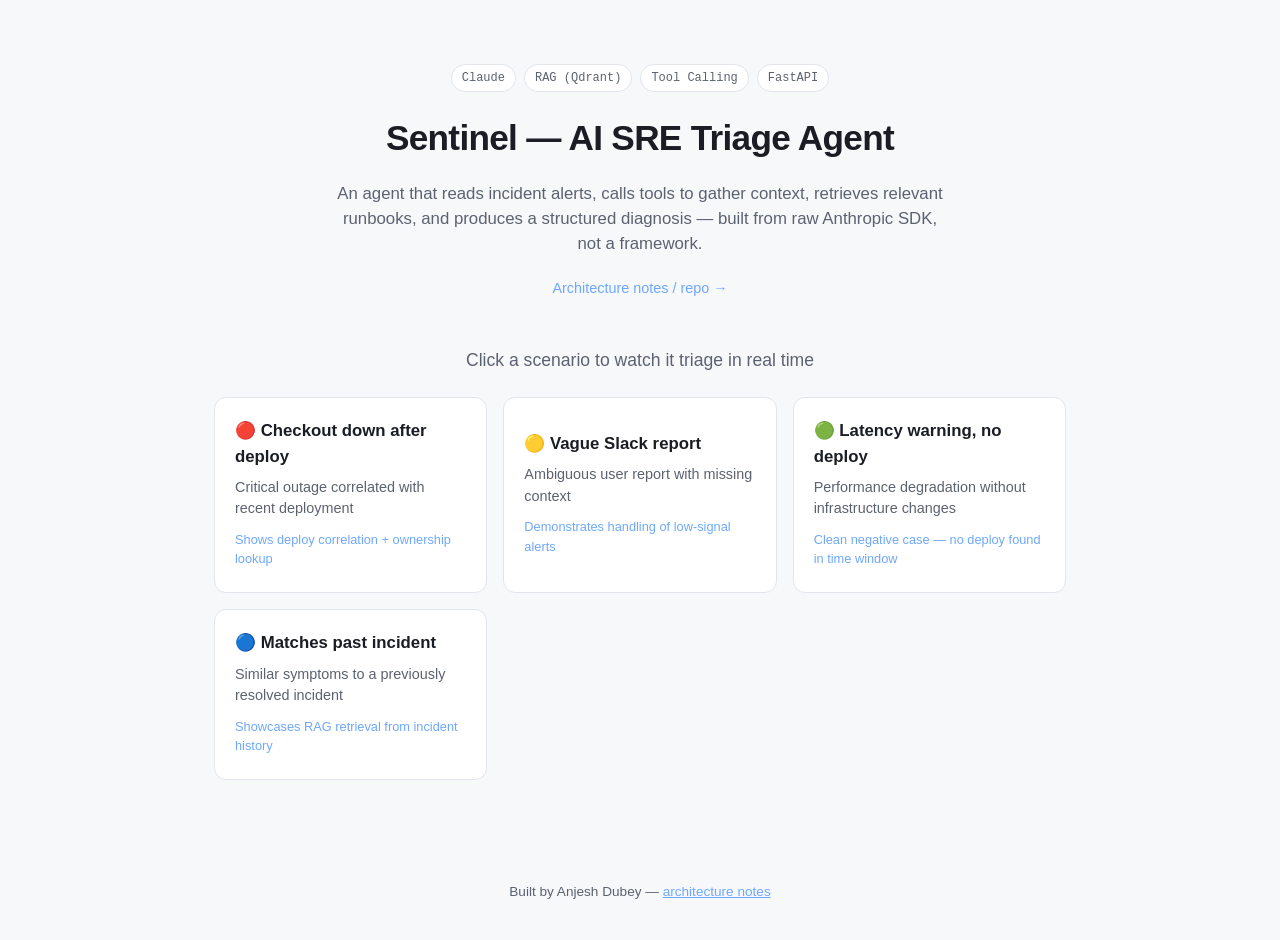
==== docs/index.html @ c7241f42 "Deploy Sentinel demo to Modal and GitHub Pages Add Modal ASGI wrapper (backend/modal_app.py) with CW" ====
<!doctype html>
<html lang="en">
<head>
  <meta charset="UTF-8" />
  <meta name="viewport" content="width=device-width, initial-scale=1.0" />
  <title>Sentinel — AI SRE Triage Agent</title>
  <link rel="stylesheet" href="style.css" />
</head>
<body>
  <header class="hero">
    <div class="badges">
      <span class="badge">Claude</span>
      <span class="badge">RAG (Qdrant)</span>
      <span class="badge">Tool Calling</span>
      <span class="badge">FastAPI</span>
    </div>
    <h1>Sentinel — AI SRE Triage Agent</h1>
    <p class="subtitle">
      An agent that reads incident alerts, calls tools to gather context,
      retrieves relevant runbooks, and produces a structured diagnosis —
      built from raw Anthropic SDK, not a framework.
    </p>
    <a class="repo-link" href="#" target="_blank" rel="noopener">Architecture notes / repo →</a>
  </header>

  <main>
    <section class="scenarios">
      <h2>Click a scenario to watch it triage in real time</h2>
      <div class="scenario-grid" id="scenario-grid">
        <!-- populated by app.js -->
      </div>
    </section>

    <section class="trace-panel" id="trace-panel" hidden>
      <div class="trace-header">
        <h2 id="trace-title">Reasoning trace</h2>
        <span class="cache-badge" id="cache-badge" hidden>⚡ Cached execution</span>
        <button class="close-btn" id="close-trace">✕</button>
      </div>
      <div class="timeline" id="timeline"></div>
    </section>
  </main>

  <footer>
    <p>Built by Anjesh Dubey — <a href="#" target="_blank" rel="noopener">architecture notes</a></p>
  </footer>

  <script src="app.js"></script>
</body>
</html>
---- docs/style.css ----
:root {
  --bg: #0b0e14;
  --panel: #11151f;
  --panel-2: #161b28;
  --border: #232937;
  --text: #e6e9f0;
  --text-dim: #8b93a7;
  --accent: #6ea8fe;
  --critical: #ff5d5d;
  --warning: #f5b942;
  --good: #3ddc97;
  --mono: "SF Mono", "Fira Code", Consolas, monospace;
}

* { box-sizing: border-box; }

body {
  margin: 0;
  background: var(--bg);
  color: var(--text);
  font-family: -apple-system, BlinkMacSystemFont, "Segoe UI", sans-serif;
  line-height: 1.5;
}

header.hero {
  max-width: 780px;
  margin: 0 auto;
  padding: 64px 24px 32px;
  text-align: center;
}

.badges {
  display: flex;
  justify-content: center;
  gap: 8px;
  margin-bottom: 20px;
  flex-wrap: wrap;
}

.badge {
  font-family: var(--mono);
  font-size: 12px;
  padding: 4px 10px;
  border: 1px solid var(--border);
  border-radius: 999px;
  color: var(--text-dim);
  background: var(--panel);
}

h1 {
  font-size: 2.2rem;
  margin: 0 0 16px;
  letter-spacing: -0.02em;
}

.subtitle {
  color: var(--text-dim);
  font-size: 1.05rem;
  max-width: 620px;
  margin: 0 auto 20px;
}

.repo-link {
  color: var(--accent);
  text-decoration: none;
  font-size: 0.9rem;
}
.repo-link:hover { text-decoration: underline; }

main {
  max-width: 900px;
  margin: 0 auto;
  padding: 0 24px 64px;
}

.scenarios h2 {
  text-align: center;
  font-size: 1.1rem;
  color: var(--text-dim);
  font-weight: 500;
  margin-bottom: 24px;
}

.scenario-grid {
  display: grid;
  grid-template-columns: repeat(auto-fit, minmax(260px, 1fr));
  gap: 16px;
}

.scenario-card {
  background: var(--panel);
  border: 1px solid var(--border);
  border-radius: 12px;
  padding: 20px;
  cursor: pointer;
  text-align: left;
  transition: transform 0.15s ease, border-color 0.15s ease;
  color: var(--text);
  font: inherit;
}

.scenario-card:hover {
  transform: translateY(-2px);
  border-color: var(--accent);
}

.scenario-card h3 {
  margin: 0 0 8px;
  font-size: 1.05rem;
}

.scenario-card p {
  margin: 4px 0;
  color: var(--text-dim);
  font-size: 0.9rem;
}

.scenario-card .why {
  font-size: 0.8rem;
  color: var(--accent);
  margin-top: 10px;
}

.trace-panel {
  margin-top: 40px;
  background: var(--panel);
  border: 1px solid var(--border);
  border-radius: 12px;
  padding: 24px;
}

.trace-header {
  display: flex;
  align-items: center;
  gap: 12px;
  margin-bottom: 16px;
}

.trace-header h2 {
  flex: 1;
  margin: 0;
  font-size: 1rem;
  color: var(--text-dim);
  font-weight: 500;
}

.cache-badge {
  font-size: 0.75rem;
  color: var(--warning);
  border: 1px solid var(--warning);
  border-radius: 999px;
  padding: 2px 10px;
}

.close-btn {
  background: none;
  border: none;
  color: var(--text-dim);
  cursor: pointer;
  font-size: 1rem;
}
.close-btn:hover { color: var(--text); }

.timeline {
  display: flex;
  flex-direction: column;
  gap: 14px;
}

.step {
  border-left: 2px solid var(--border);
  padding: 4px 0 4px 16px;
  animation: fade-in 0.3s ease;
  font-family: var(--mono);
  font-size: 0.85rem;
}

@keyframes fade-in {
  from { opacity: 0; transform: translateX(-6px); }
  to { opacity: 1; transform: translateX(0); }
}

.step .step-label {
  font-weight: 600;
  color: var(--accent);
  display: block;
  margin-bottom: 4px;
}

.step.alert { border-color: var(--critical); }
.step.tool_call, .step.tool_result { border-color: var(--good); }
.step.rag_query, .step.rag_results { border-color: var(--accent); }
.step.llm_call { border-color: var(--warning); }
.step.diagnosis { border-color: #fff; background: var(--panel-2); border-radius: 6px; padding: 12px 16px; }

.step pre {
  margin: 0;
  white-space: pre-wrap;
  word-break: break-word;
  color: var(--text-dim);
}

footer {
  text-align: center;
  color: var(--text-dim);
  font-size: 0.85rem;
  padding: 24px;
}

footer a { color: var(--accent); }

@media (prefers-color-scheme: light) {
  :root {
    --bg: #f7f8fa;
    --panel: #ffffff;
    --panel-2: #f0f2f6;
    --border: #e2e5ec;
    --text: #1a1d24;
    --text-dim: #5b6270;
  }
}
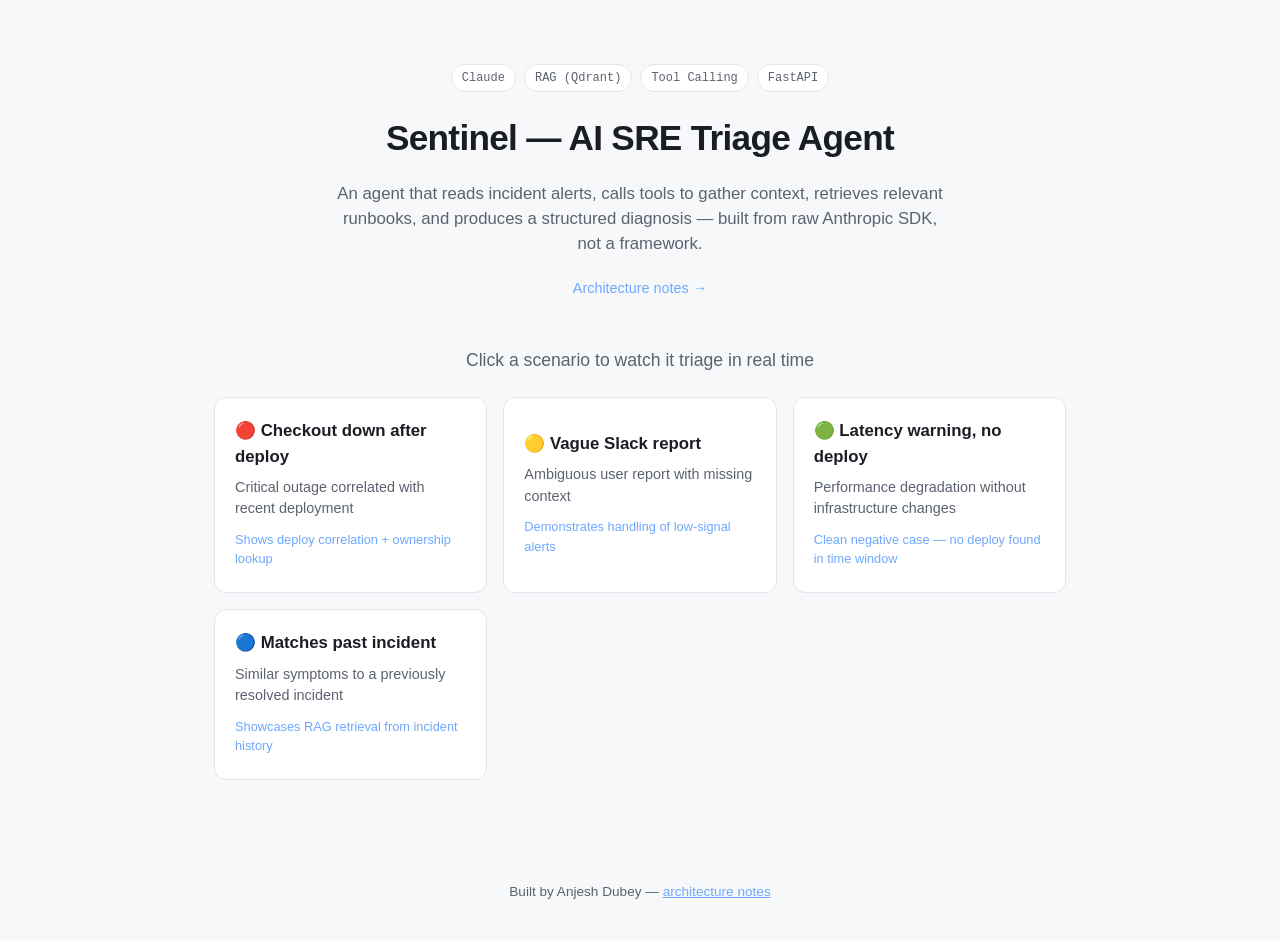
==== commit 2b5196a7: "chore: retire frontend/architecture.html; point to MkDocs architecture The engineering MkDocs site i" ====
--- a/docs/index.html
+++ b/docs/index.html
@@ -20,7 +20,7 @@
       retrieves relevant runbooks, and produces a structured diagnosis —
       built from raw Anthropic SDK, not a framework.
     </p>
-    <a class="repo-link" href="#" target="_blank" rel="noopener">Architecture notes / repo →</a>
+    <a class="repo-link" href="https://anjeshdubey.github.io/sentinel/engineering/architecture/" target="_blank" rel="noopener">Architecture notes →</a>
   </header>
 
   <main>
@@ -42,7 +42,7 @@
   </main>
 
   <footer>
-    <p>Built by Anjesh Dubey — <a href="#" target="_blank" rel="noopener">architecture notes</a></p>
+    <p>Built by Anjesh Dubey — <a href="https://anjeshdubey.github.io/sentinel/engineering/architecture/" target="_blank" rel="noopener">architecture notes</a></p>
   </footer>
 
   <script src="app.js"></script>
--- a/docs/style.css
+++ b/docs/style.css
@@ -121,6 +121,34 @@
   margin-top: 10px;
 }
 
+.scenario-card:disabled {
+  cursor: not-allowed;
+  opacity: 0.6;
+}
+
+.scenario-card.loading {
+  opacity: 1;
+  border-color: var(--accent);
+}
+
+.scenario-card .spinner {
+  display: inline-block;
+  width: 14px;
+  height: 14px;
+  margin-left: 8px;
+  border: 2px solid var(--border);
+  border-top-color: var(--accent);
+  border-radius: 50%;
+  vertical-align: middle;
+  animation: spin 0.7s linear infinite;
+}
+
+@keyframes spin {
+  to {
+    transform: rotate(360deg);
+  }
+}
+
 .trace-panel {
   margin-top: 40px;
   background: var(--panel);
@@ -192,6 +220,98 @@
 .step.rag_query, .step.rag_results { border-color: var(--accent); }
 .step.llm_call { border-color: var(--warning); }
 .step.diagnosis { border-color: #fff; background: var(--panel-2); border-radius: 6px; padding: 12px 16px; }
+
+/* --- Node-start markers: subtle stage chips as the graph walks its nodes --- */
+.step.node-start {
+  border-color: var(--border);
+  padding-top: 2px;
+  padding-bottom: 2px;
+}
+.step.node-start .step-label {
+  color: var(--text-dim);
+  font-size: 0.72rem;
+  letter-spacing: 0.08em;
+  margin-bottom: 0;
+  font-weight: 500;
+}
+
+/* --- Human-in-the-loop approval gate --- */
+.step.interrupt.gate {
+  border-color: var(--warning);
+  border-left-width: 3px;
+  background: var(--panel-2);
+  border-radius: 6px;
+  padding: 14px 16px;
+}
+.step.interrupt.gate .step-label { color: var(--warning); }
+
+.gate-draft { margin: 8px 0 12px; }
+.gate-title { font-weight: 600; color: var(--text); margin-bottom: 4px; }
+.gate-meta { color: var(--text-dim); font-size: 0.8rem; }
+.gate-meta .sev { text-transform: uppercase; font-weight: 600; }
+.gate-meta .sev.critical { color: var(--critical); }
+.gate-meta .sev.high, .gate-meta .sev.warning, .gate-meta .sev.medium { color: var(--warning); }
+.gate-meta .sev.low { color: var(--good); }
+.gate-cause { color: var(--text-dim); font-size: 0.82rem; margin-top: 6px; }
+
+.gate-remediation {
+  margin-top: 10px;
+  padding: 10px 12px;
+  border-left: 2px solid var(--accent);
+  background: var(--panel);
+  border-radius: 0 6px 6px 0;
+  color: var(--text);
+  font-size: 0.85rem;
+  white-space: pre-wrap;
+  word-break: break-word;
+}
+.gate-remediation.none { color: var(--text-dim); font-style: italic; border-left-color: var(--border); }
+.gate-remediation-label {
+  display: block;
+  text-transform: uppercase;
+  letter-spacing: 0.06em;
+  font-size: 0.68rem;
+  color: var(--accent);
+  margin-bottom: 4px;
+}
+
+.gate-actions { display: flex; gap: 10px; }
+.gate-btn {
+  font: inherit;
+  font-family: var(--mono);
+  font-size: 0.82rem;
+  padding: 7px 16px;
+  border-radius: 8px;
+  border: 1px solid var(--border);
+  cursor: pointer;
+  background: var(--panel);
+  color: var(--text);
+  transition: transform 0.12s ease, border-color 0.12s ease, opacity 0.12s ease;
+}
+.gate-btn:hover:not(:disabled) { transform: translateY(-1px); }
+.gate-btn.approve { border-color: var(--good); color: var(--good); }
+.gate-btn.approve:hover:not(:disabled) { background: rgba(61, 220, 151, 0.12); }
+.gate-btn.reject { border-color: var(--critical); color: var(--critical); }
+.gate-btn.reject:hover:not(:disabled) { background: rgba(255, 93, 93, 0.12); }
+.gate-btn:disabled { cursor: not-allowed; opacity: 0.45; }
+
+.step.gate.decided-approve { border-color: var(--good); }
+.step.gate.decided-reject { border-color: var(--critical); }
+
+/* --- Resume decision marker + finalized outcome --- */
+.step.resume .step-label { color: var(--text); }
+.step.resume.approve { border-color: var(--good); }
+.step.resume.reject { border-color: var(--critical); }
+
+.step.finalized {
+  border-radius: 6px;
+  padding: 10px 16px;
+  background: var(--panel-2);
+}
+.step.finalized.auto, .step.finalized.approved { border-color: var(--good); }
+.step.finalized.auto .step-label, .step.finalized.approved .step-label { color: var(--good); }
+.step.finalized.rejected { border-color: var(--critical); }
+.step.finalized.rejected .step-label { color: var(--critical); }
 
 .step pre {
   margin: 0;
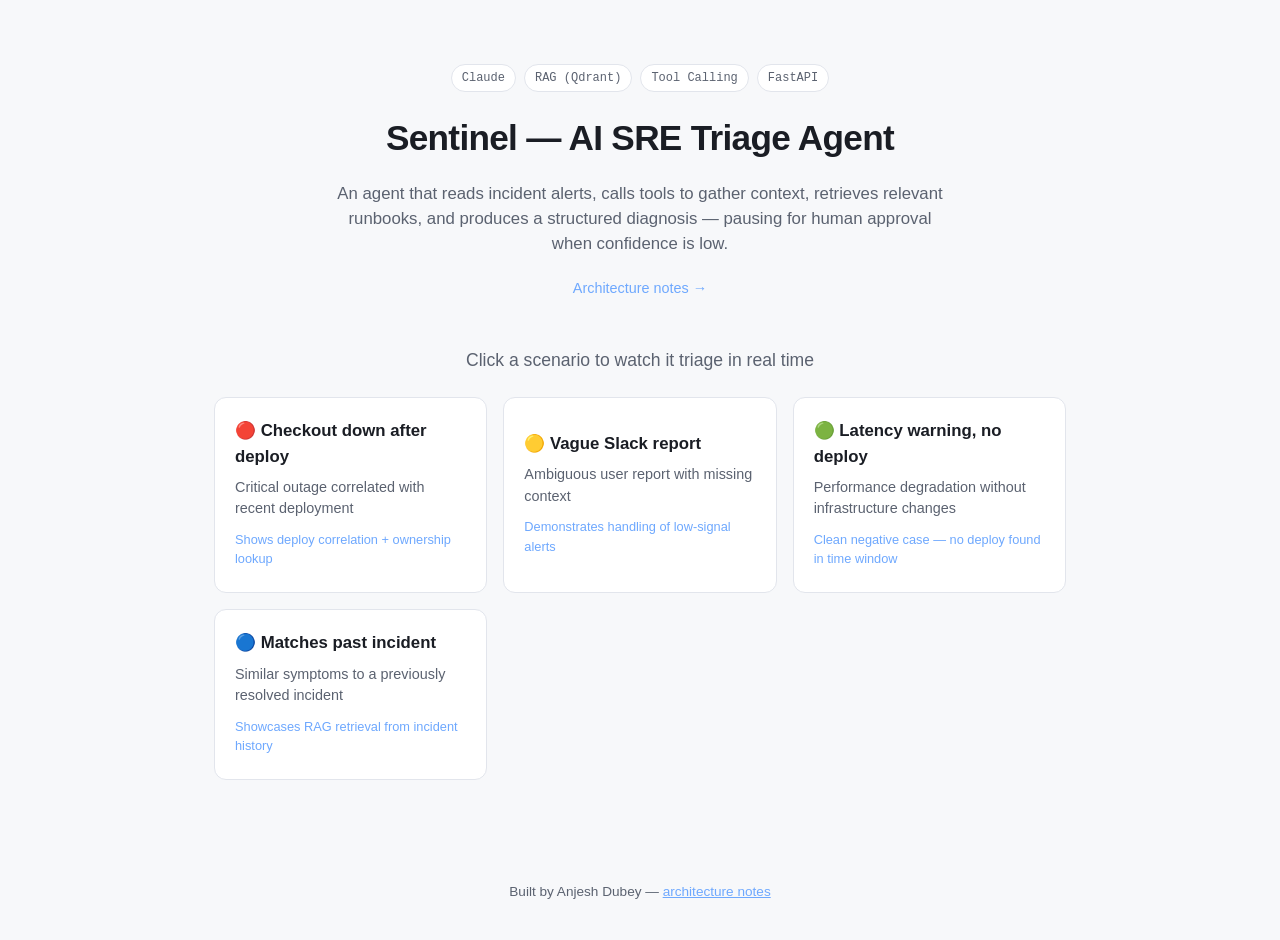
==== commit 10b4d1c5: "chore(demo): refresh subtitle to reflect LangGraph HITL flow The demo subtitle claimed the agent is " ====
--- a/docs/index.html
+++ b/docs/index.html
@@ -18,7 +18,7 @@
     <p class="subtitle">
       An agent that reads incident alerts, calls tools to gather context,
       retrieves relevant runbooks, and produces a structured diagnosis —
-      built from raw Anthropic SDK, not a framework.
+      pausing for human approval when confidence is low.
     </p>
     <a class="repo-link" href="https://anjeshdubey.github.io/sentinel/engineering/architecture/" target="_blank" rel="noopener">Architecture notes →</a>
   </header>
